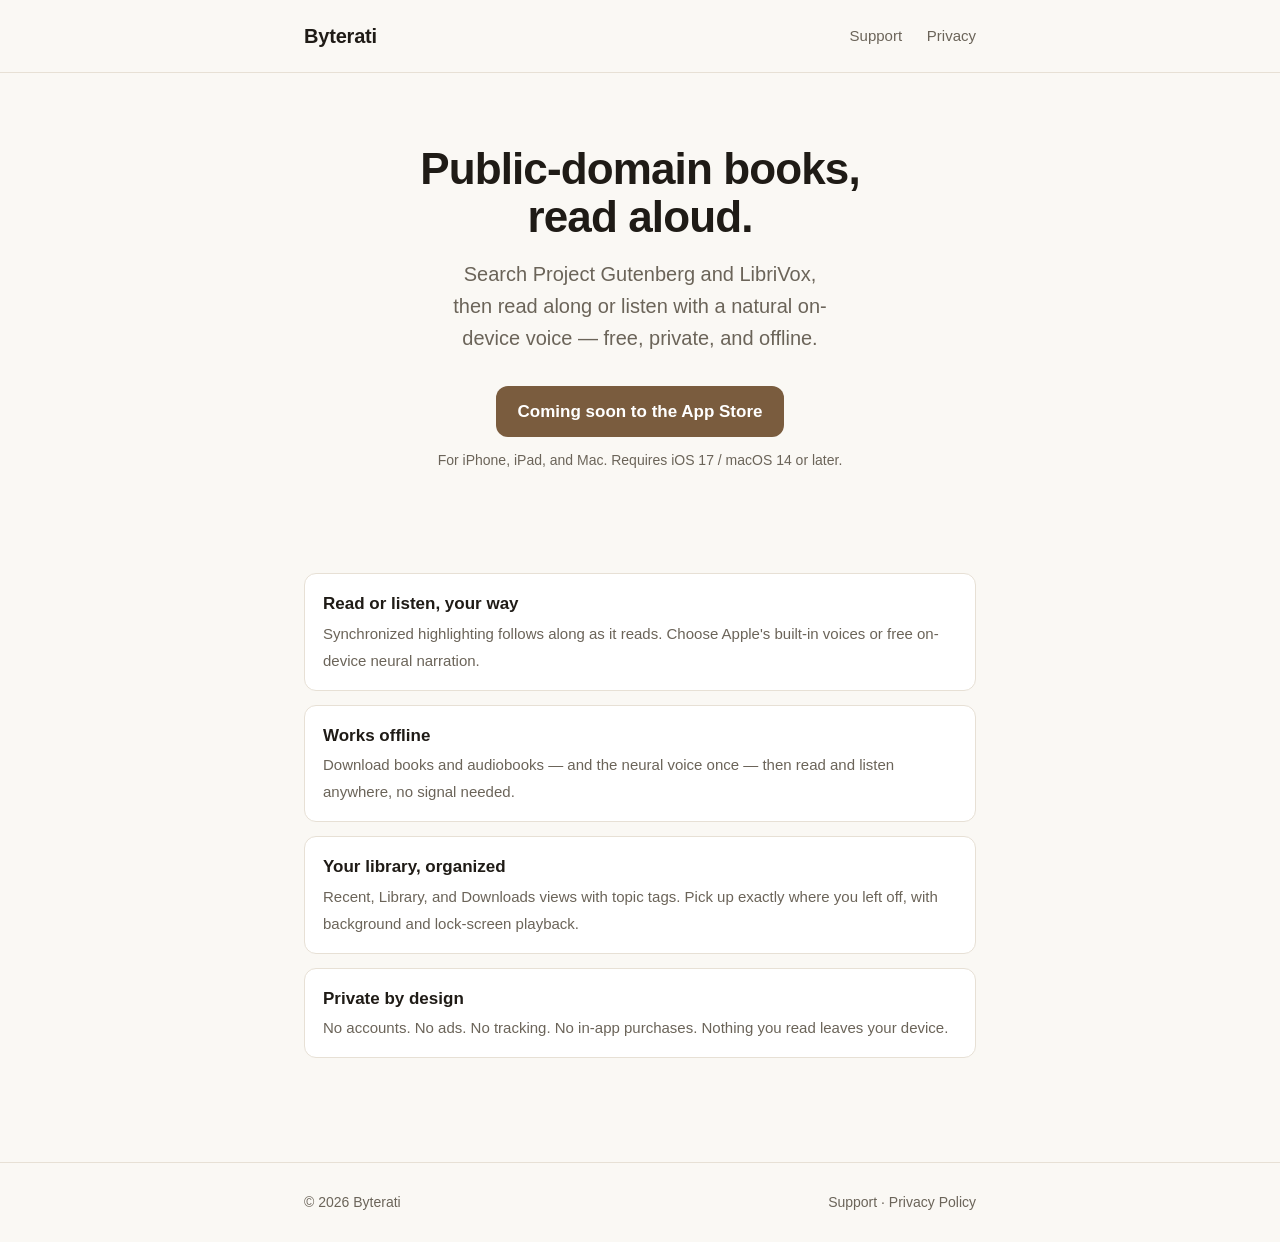
==== index.html @ 8c912fd8 "Byterati marketing site + App Store support/privacy pages Static HTML (no build step) for GitHub Pag" ====
<!DOCTYPE html>
<html lang="en">
<head>
<meta charset="utf-8">
<meta name="viewport" content="width=device-width, initial-scale=1">
<title>Byterati — Public-domain books, read aloud</title>
<meta name="description" content="Byterati searches Project Gutenberg and LibriVox and reads public-domain classics aloud with natural on-device voices. Free, private, and offline.">
<link rel="stylesheet" href="styles.css">
</head>
<body>
<header class="site">
  <div class="wrap">
    <a class="brand" href="/">Byterati</a>
    <nav>
      <a href="/support.html">Support</a>
      <a href="/privacy.html">Privacy</a>
    </nav>
  </div>
</header>

<main>
  <div class="wrap">
    <section class="hero">
      <h1>Public-domain books,<br>read aloud.</h1>
      <p class="tagline">Search Project Gutenberg and LibriVox, then read along or listen with a natural on-device voice — free, private, and offline.</p>
      <a class="badge" href="#">Coming soon to the App Store</a>
      <p class="note">For iPhone, iPad, and Mac. Requires iOS 17 / macOS 14 or later.</p>
    </section>

    <section>
      <ul class="features">
        <li>
          <strong>Read or listen, your way</strong>
          <span>Synchronized highlighting follows along as it reads. Choose Apple's built-in voices or free on-device neural narration.</span>
        </li>
        <li>
          <strong>Works offline</strong>
          <span>Download books and audiobooks — and the neural voice once — then read and listen anywhere, no signal needed.</span>
        </li>
        <li>
          <strong>Your library, organized</strong>
          <span>Recent, Library, and Downloads views with topic tags. Pick up exactly where you left off, with background and lock-screen playback.</span>
        </li>
        <li>
          <strong>Private by design</strong>
          <span>No accounts. No ads. No tracking. No in-app purchases. Nothing you read leaves your device.</span>
        </li>
      </ul>
    </section>
  </div>
</main>

<footer class="site">
  <div class="wrap">
    <span>© 2026 Byterati</span>
    <span>
      <a href="/support.html">Support</a> ·
      <a href="/privacy.html">Privacy Policy</a>
    </span>
  </div>
</footer>
</body>
</html>
---- styles.css ----
:root {
  --bg: #faf8f4;
  --surface: #ffffff;
  --ink: #1f1b16;
  --muted: #6b6459;
  --accent: #7a5c3e;
  --accent-ink: #ffffff;
  --border: #e7e0d5;
  --maxw: 720px;
}

@media (prefers-color-scheme: dark) {
  :root {
    --bg: #17140f;
    --surface: #201c16;
    --ink: #f2ece2;
    --muted: #a89e8f;
    --accent: #c8a06f;
    --accent-ink: #17140f;
    --border: #322c23;
  }
}

* { box-sizing: border-box; }

html { -webkit-text-size-adjust: 100%; }

body {
  margin: 0;
  background: var(--bg);
  color: var(--ink);
  font: 17px/1.6 -apple-system, BlinkMacSystemFont, "Segoe UI", Roboto, Helvetica, Arial, sans-serif;
  -webkit-font-smoothing: antialiased;
}

a { color: var(--accent); text-decoration: none; }
a:hover { text-decoration: underline; }

.wrap {
  max-width: var(--maxw);
  margin: 0 auto;
  padding: 0 24px;
}

header.site {
  padding: 20px 0;
  border-bottom: 1px solid var(--border);
}
header.site .wrap {
  display: flex;
  align-items: center;
  justify-content: space-between;
}
.brand {
  font-weight: 700;
  font-size: 20px;
  letter-spacing: -0.01em;
  color: var(--ink);
}
.brand:hover { text-decoration: none; }
nav a { margin-left: 20px; color: var(--muted); font-size: 15px; }

.hero {
  text-align: center;
  padding: 72px 0 40px;
}
.hero h1 {
  font-size: 44px;
  line-height: 1.1;
  letter-spacing: -0.02em;
  margin: 0 0 16px;
}
.hero p.tagline {
  font-size: 20px;
  color: var(--muted);
  margin: 0 auto 32px;
  max-width: 34ch;
}

.badge {
  display: inline-block;
  background: var(--accent);
  color: var(--accent-ink);
  font-weight: 600;
  padding: 12px 22px;
  border-radius: 12px;
}
.badge:hover { text-decoration: none; opacity: 0.92; }
.note { font-size: 14px; color: var(--muted); margin-top: 12px; }

section { padding: 24px 0; }
h2 { font-size: 24px; letter-spacing: -0.01em; margin: 32px 0 12px; }
h3 { font-size: 18px; margin: 24px 0 6px; }

.features {
  list-style: none;
  padding: 0;
  margin: 24px 0;
  display: grid;
  gap: 14px;
}
.features li {
  background: var(--surface);
  border: 1px solid var(--border);
  border-radius: 12px;
  padding: 16px 18px;
}
.features li strong { display: block; margin-bottom: 2px; }
.features li span { color: var(--muted); font-size: 15px; }

.content { padding: 40px 0 24px; }
.content p, .content li { color: var(--ink); }
.content .muted { color: var(--muted); }
.content ul { padding-left: 22px; }
.content li { margin: 6px 0; }

footer.site {
  border-top: 1px solid var(--border);
  margin-top: 56px;
  padding: 28px 0;
  color: var(--muted);
  font-size: 14px;
}
footer.site .wrap {
  display: flex;
  flex-wrap: wrap;
  gap: 12px 20px;
  justify-content: space-between;
  align-items: center;
}
footer.site a { color: var(--muted); }

@media (max-width: 520px) {
  .hero { padding: 48px 0 28px; }
  .hero h1 { font-size: 34px; }
}
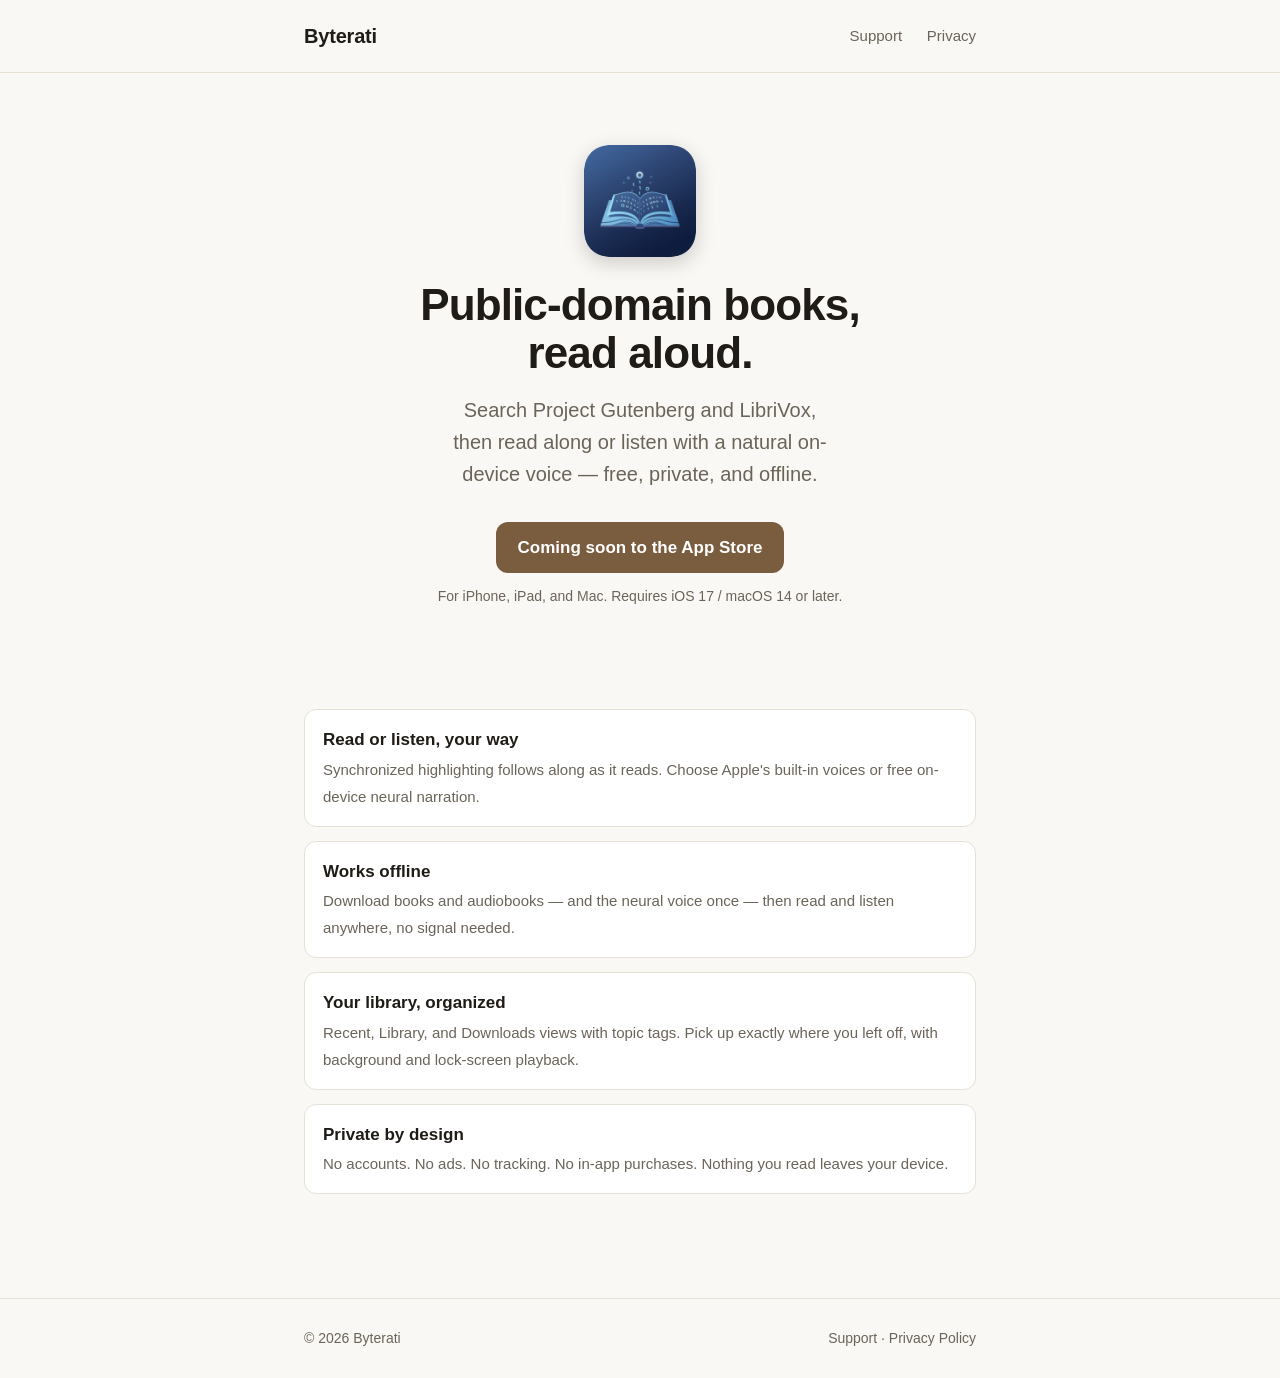
==== commit ec1c325b: "Add app icon: favicons + landing hero Add the 1024 app icon and generated favicon/apple-touch sizes;" ====
--- a/index.html
+++ b/index.html
@@ -6,6 +6,9 @@
 <title>Byterati — Public-domain books, read aloud</title>
 <meta name="description" content="Byterati searches Project Gutenberg and LibriVox and reads public-domain classics aloud with natural on-device voices. Free, private, and offline.">
 <link rel="stylesheet" href="styles.css">
+<link rel="icon" type="image/png" sizes="32x32" href="/favicon-32.png">
+<link rel="icon" type="image/png" sizes="16x16" href="/favicon-16.png">
+<link rel="apple-touch-icon" sizes="180x180" href="/apple-touch-icon.png">
 </head>
 <body>
 <header class="site">
@@ -21,6 +24,7 @@
 <main>
   <div class="wrap">
     <section class="hero">
+      <img class="app-icon" src="/icon-512.png" width="112" height="112" alt="Byterati app icon">
       <h1>Public-domain books,<br>read aloud.</h1>
       <p class="tagline">Search Project Gutenberg and LibriVox, then read along or listen with a natural on-device voice — free, private, and offline.</p>
       <a class="badge" href="#">Coming soon to the App Store</a>
--- a/styles.css
+++ b/styles.css
@@ -63,6 +63,14 @@
 .hero {
   text-align: center;
   padding: 72px 0 40px;
+}
+.hero .app-icon {
+  width: 112px;
+  height: 112px;
+  border-radius: 24px;
+  margin: 0 auto 24px;
+  display: block;
+  box-shadow: 0 6px 20px rgba(0, 0, 0, 0.18);
 }
 .hero h1 {
   font-size: 44px;
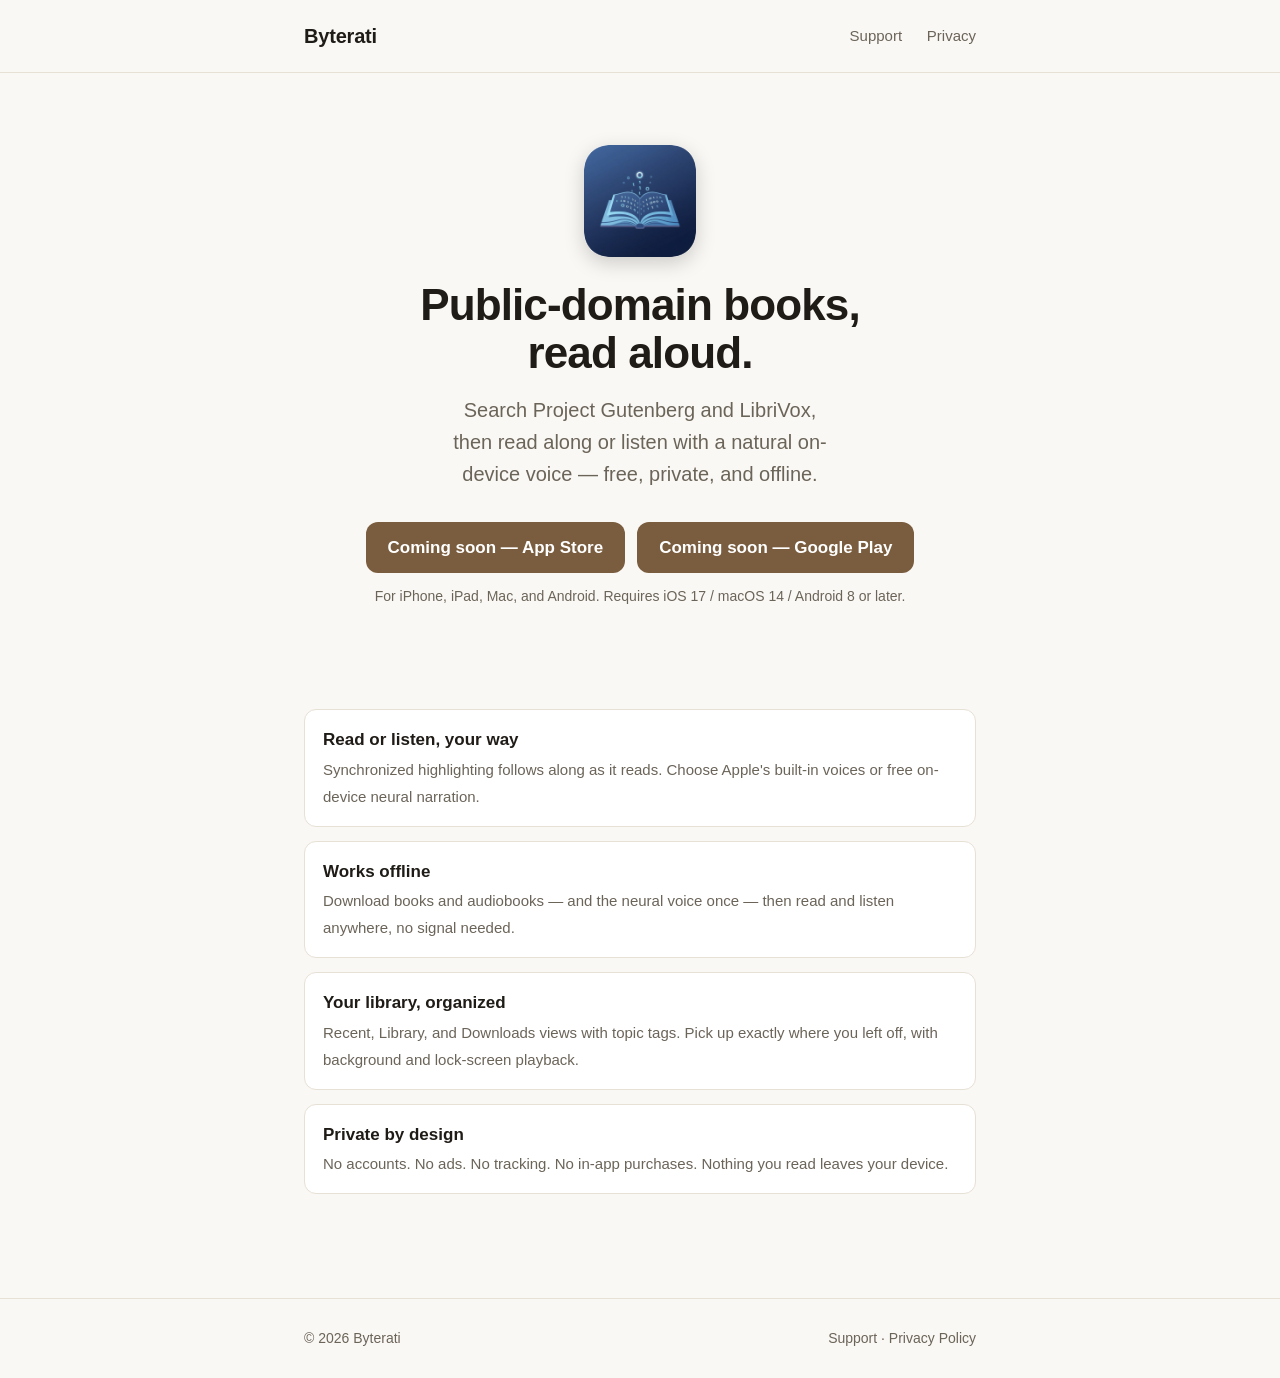
==== commit 240b91c5: "Landing: add Google Play badge next to the App Store one Both stores shown as "coming soon" badges (" ====
--- a/index.html
+++ b/index.html
@@ -27,8 +27,11 @@
       <img class="app-icon" src="/icon-512.png" width="112" height="112" alt="Byterati app icon">
       <h1>Public-domain books,<br>read aloud.</h1>
       <p class="tagline">Search Project Gutenberg and LibriVox, then read along or listen with a natural on-device voice — free, private, and offline.</p>
-      <a class="badge" href="#">Coming soon to the App Store</a>
-      <p class="note">For iPhone, iPad, and Mac. Requires iOS 17 / macOS 14 or later.</p>
+      <div class="badges">
+        <a class="badge" href="#">Coming soon — App Store</a>
+        <a class="badge" href="#">Coming soon — Google Play</a>
+      </div>
+      <p class="note">For iPhone, iPad, Mac, and Android. Requires iOS 17 / macOS 14 / Android 8 or later.</p>
     </section>
 
     <section>
--- a/styles.css
+++ b/styles.css
@@ -85,6 +85,12 @@
   max-width: 34ch;
 }
 
+.badges {
+  display: flex;
+  flex-wrap: wrap;
+  gap: 12px;
+  justify-content: center;
+}
 .badge {
   display: inline-block;
   background: var(--accent);
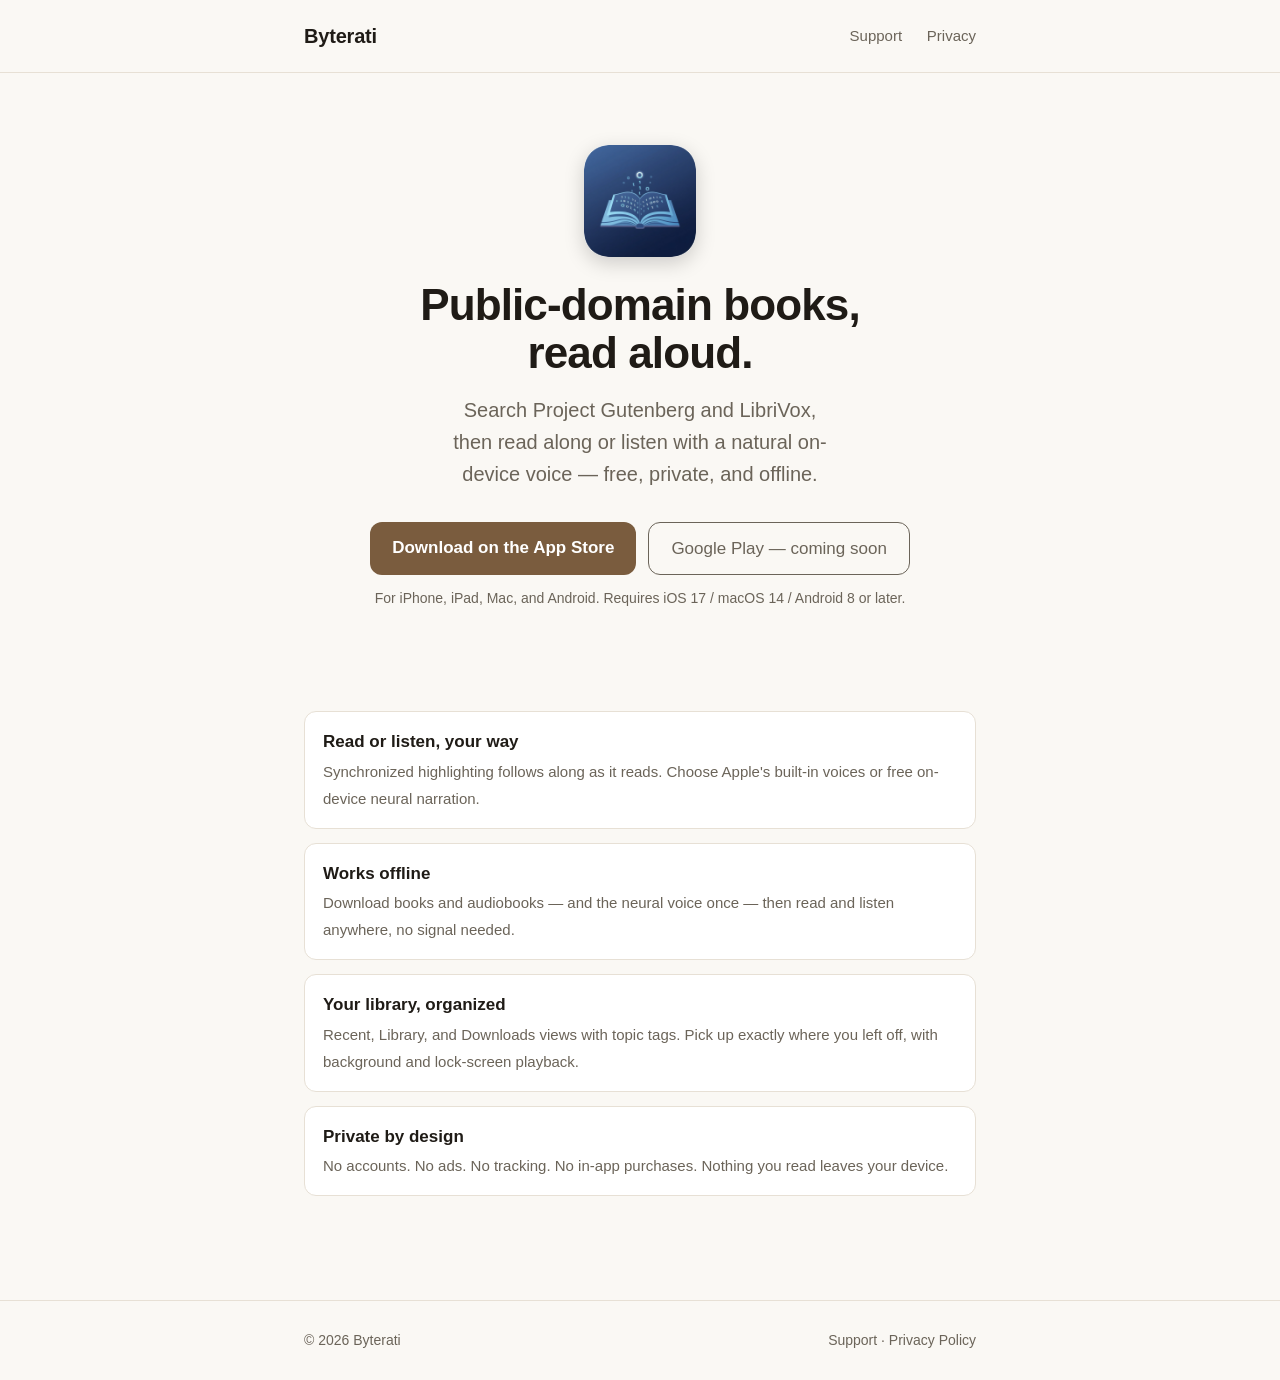
==== commit ef1ffc02: "Site: link the App Store badge to the live app; mute Google Play badge Byterati 1.0 is live (Univers" ====
--- a/index.html
+++ b/index.html
@@ -28,8 +28,8 @@
       <h1>Public-domain books,<br>read aloud.</h1>
       <p class="tagline">Search Project Gutenberg and LibriVox, then read along or listen with a natural on-device voice — free, private, and offline.</p>
       <div class="badges">
-        <a class="badge" href="#">Coming soon — App Store</a>
-        <a class="badge" href="#">Coming soon — Google Play</a>
+        <a class="badge" href="https://apps.apple.com/app/id6786489686">Download on the App Store</a>
+        <span class="badge badge--soon">Google Play — coming soon</span>
       </div>
       <p class="note">For iPhone, iPad, Mac, and Android. Requires iOS 17 / macOS 14 / Android 8 or later.</p>
     </section>
--- a/styles.css
+++ b/styles.css
@@ -100,6 +100,15 @@
   border-radius: 12px;
 }
 .badge:hover { text-decoration: none; opacity: 0.92; }
+/* Not-yet-released store: muted, non-interactive. */
+.badge--soon {
+  background: transparent;
+  color: var(--muted);
+  border: 1px solid var(--muted);
+  font-weight: 500;
+  cursor: default;
+}
+.badge--soon:hover { opacity: 1; }
 .note { font-size: 14px; color: var(--muted); margin-top: 12px; }
 
 section { padding: 24px 0; }
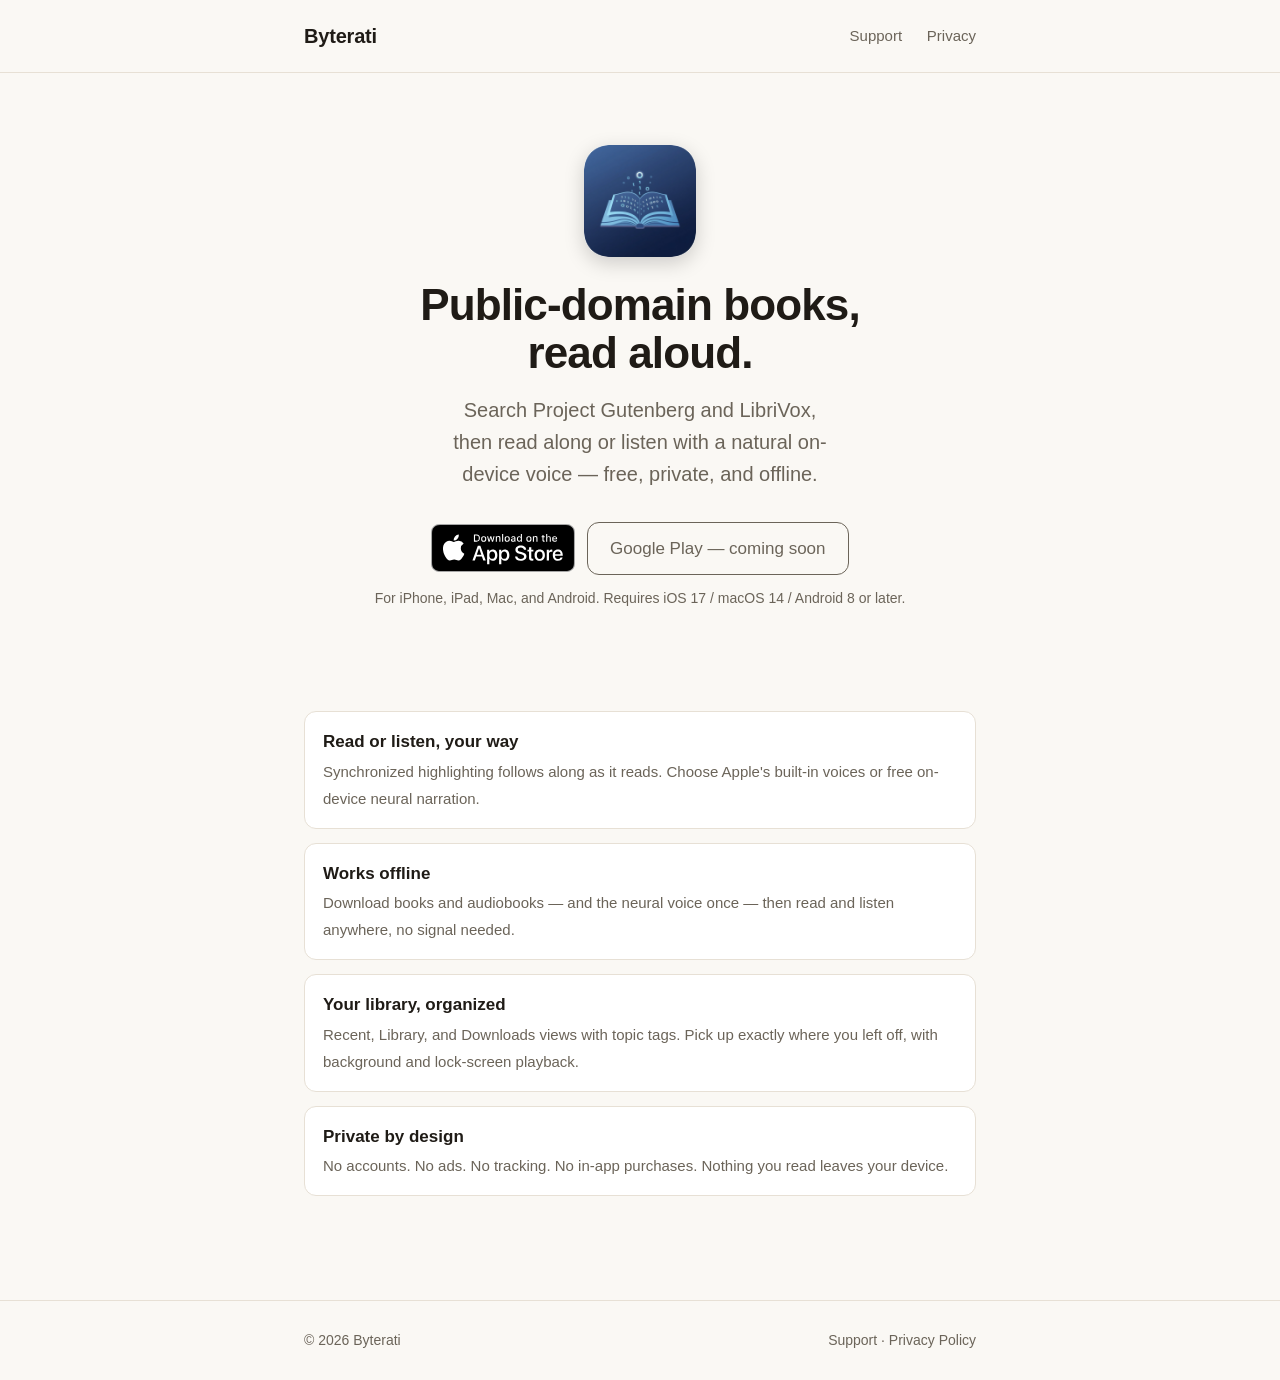
==== commit 002d8478: "Site: use Apple's official App Store badge artwork Replace the text button with Apple's official bla" ====
--- a/index.html
+++ b/index.html
@@ -28,7 +28,9 @@
       <h1>Public-domain books,<br>read aloud.</h1>
       <p class="tagline">Search Project Gutenberg and LibriVox, then read along or listen with a natural on-device voice — free, private, and offline.</p>
       <div class="badges">
-        <a class="badge" href="https://apps.apple.com/app/id6786489686">Download on the App Store</a>
+        <a class="store-link" href="https://apps.apple.com/app/id6786489686" aria-label="Download Byterati on the App Store">
+          <img src="/app-store-badge.svg" alt="Download on the App Store" width="144" height="48">
+        </a>
         <span class="badge badge--soon">Google Play — coming soon</span>
       </div>
       <p class="note">For iPhone, iPad, Mac, and Android. Requires iOS 17 / macOS 14 / Android 8 or later.</p>
--- a/styles.css
+++ b/styles.css
@@ -90,7 +90,10 @@
   flex-wrap: wrap;
   gap: 12px;
   justify-content: center;
+  align-items: center;
 }
+/* Official Apple App Store badge: keep aspect ratio, don't restyle the artwork. */
+.store-link img { display: block; height: 48px; width: auto; }
 .badge {
   display: inline-block;
   background: var(--accent);
